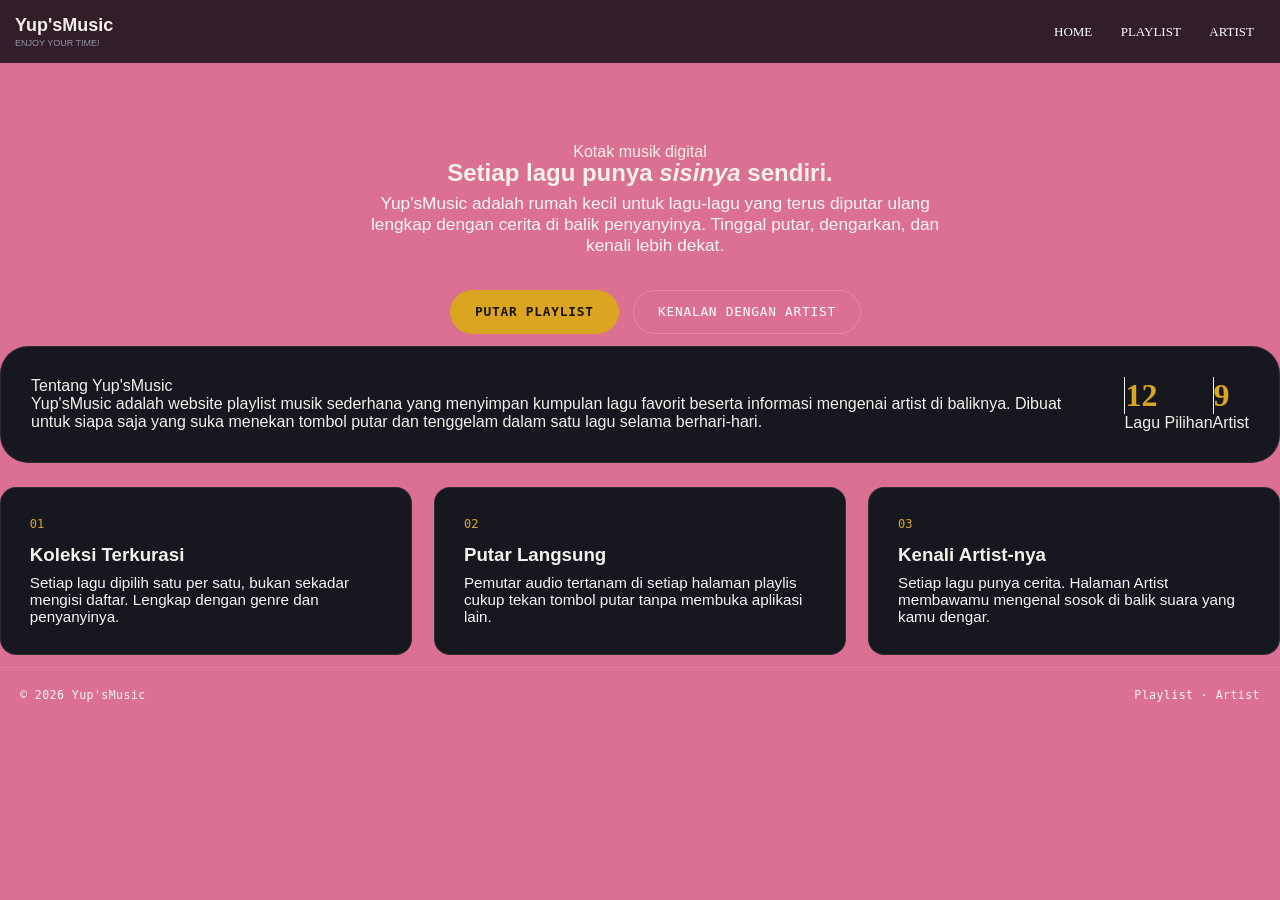
==== index.html @ ae6ce65c "commit pertama" ====
<!doctype html>
<html lang="id">
  <head>
    <meta charset="UTF-8" />
    <meta name="viewport" content="width=device-width, initial-scale=1.0" />
    <title>Yup'sMusic __ Kotak Musik Favoritmu</title>
    <link rel="stylesheet" href="css/style.css" />
  </head>

  <body>
    <header class="site-header">
      <div class="header-inner">
        <a class="logo" href="index.html">
          <span>
            Yup'sMusic
            <small>enjoy your time!</small>
          </span>
        </a>

        <nav class="site-nav">
          <ul>
            <li><a href="index.html">Home</a></li>
            <li><a href="playlist.html">Playlist</a></li>
            <li><a href="artist.html">Artist</a></li>
          </ul>
        </nav>
      </div>
    </header>

    <main>
      <section class="step">
        <div class="step-grid">
          <div>
            <span>Kotak musik digital</span>
            <h2>Setiap lagu punya <em>sisinya</em> sendiri.</h2>
            <p class="step-lede">
              Yup'sMusic adalah rumah kecil untuk lagu-lagu yang terus
              diputar ulang lengkap dengan cerita di balik penyanyinya.
              Tinggal putar, dengarkan, dan kenali lebih dekat.
            </p>

            <div class="step-actions">
              <a class="btn btn-playlist" href="playlist.html">Putar Playlist</a>
              <a class="btn btn-artist" href="artist.html">Kenalan dengan Artist</a>
            </div>
          </div>
        </div>
      </section>

      <section class="section">
        <div class="container">
          <div class="about">
            <div>
              <span>Tentang Yup'sMusic</span>
              <p>
                Yup'sMusic adalah website playlist musik sederhana yang
                menyimpan kumpulan lagu favorit beserta informasi mengenai
                artist di baliknya. Dibuat untuk siapa saja yang suka
                menekan tombol putar dan tenggelam dalam satu lagu selama
                berhari-hari.
              </p>
            </div>
            <div class="about-box">
              <div class="about-item">
                <strong>12</strong>
                <span>Lagu Pilihan</span>
              </div>
              <div class="about-item">
                <strong>9</strong>
                <span>Artist</span>
              </div>
            </div>
          </div>
        </div>
      </section>

      <section class="section">
          <div class="box-grid">
            <div class="box-card">
              <span class="number">01</span>
              <h3>Koleksi Terkurasi</h3>
              <p>
                Setiap lagu dipilih satu per satu, bukan sekadar mengisi
                daftar. Lengkap dengan genre dan penyanyinya.
              </p>
            </div>

            <div class="box-card">
              <span class="number">02</span>
              <h3>Putar Langsung</h3>
              <p>
                Pemutar audio tertanam di setiap halaman playlis cukup
                tekan tombol putar tanpa membuka aplikasi lain.
              </p>
            </div>

            <div class="box-card">
              <span class="number">03</span>
              <h3>Kenali Artist-nya</h3>
              <p>
                Setiap lagu punya cerita. Halaman Artist membawamu mengenal
                sosok di balik suara yang kamu dengar.
              </p>
            </div>
        </div>
      </section>
    </main>

    <footer class="site-footer">
      <div class="footer-inner">
        <span>&copy; 2026 Yup'sMusic</span>
        <span><a href="playlist.html">Playlist</a> · <a href="artist.html">Artist</a></span>
      </div>
    </footer>
  </body>
</html>
---- css/style.css ----
* {
  box-sizing: border-box;
  margin: 0;
  padding: 0;
}

body {
  font-family: Arial, sans-serif;
  background-color: palevioletred;
  color: #f3f1ea;
  display: flex;
  flex-direction: column;
}

a {
  color: inherit;
  text-decoration: none;
}

ul {
  list-style: none;
}

.container {
  width: 100%;
  margin-inline: auto;
}

.site-header {
  position: sticky;
  top: 0;
  backdrop-filter: blur(10px);
  background: rgba(12, 13, 18, 0.82);
}

.header-inner {
  width: 100%;
  margin-inline: auto;
  display: flex;
  align-items: center;
  justify-content: space-between;
  padding: 15px;
  flex-wrap: wrap;
}

.logo {
  display: flex;
  align-items: center;
  font-size: large;
  font-weight: 600;
}

.logo small {
  display: block;
  font-size: xx-small;
  font-weight: 400;
  color: #9496a8;
  text-transform: uppercase;
  margin-top: 2px;
}

nav.site-nav ul {
  display: flex;
  gap: 0.4rem;
  font-family: cursive;
  font-size: small;
  text-transform: uppercase;
}

nav.site-nav a {
  display: inline-block;
  padding: 5px 10px;
  border-radius: 999px;
  color: white;
  border: 1px solid transparent;
}

nav.site-nav a:hover {
  color: white;
  border-color: rgba(243, 241, 234, 0.2);
  background: rgb(243, 100, 123);
}

main {
  flex: 1;
}

.section {
  padding: 12px 0;
}

h1 {
  font-family: sans-serif;
  line-height: 1;
  font-weight: 600;
  text-align: center;
}

h2,
h3 {
  font-family: sans-serif;
  line-height: 1;
  font-weight: 600;
}

h2 {
  font-size: x-large;
  margin-bottom: 8px;
}

.sesi-awal {
  padding-top: 10px;
  color: white;
  font-size: small;
  margin-bottom: 50px;
  text-align: center;
}

.step {
  padding-top: 80px;
  text-align: center;
}

.step-grid {
  width: 100%;
  margin-inline: auto;
  display: grid;
  gap: 3.5rem;
  align-items: center;
}

.step-lede {
  color: whitesmoke;
  font-size: 1.08rem;
  text-align: center;
  max-width: 100ch;
  margin-bottom: 2.1rem;
  padding-left: 350px;
}

.step-actions {
  display: flex;
  gap: 0.9rem;
  flex-wrap: wrap;
  margin-left: 450px;
}

.btn {
  font-family: monospace;
  font-size: 0.8rem;
  letter-spacing: 0.06em;
  text-transform: uppercase;
  padding: 0.85rem 1.5rem;
  border-radius: 999px;
  border: 1px solid rgba(243, 241, 234, 0.2);
  display: inline-flex;
  align-items: center;
  gap: 0.5rem;
}

.btn:hover {
  transform: translateY(-2px);
}

.btn-playlist {
  background: goldenrod;
  color: #1a1305;
  border-color: goldenrod;
  font-weight: 700;
}

.btn-playlist:hover {
  background: #f2c565;
}

.btn-artist {
  color: white;
  background: transparent;
}

.btn-artist:hover {
  border-color: beige;
  color: beige;
}

.about {
  background: #16171f;
  border: 1px solid rgba(243, 241, 234, 0.1);
  border-radius: 28px;
  padding: 30px;
  display: grid;
  grid-template-columns: 1fr auto;
  gap: 2rem;
  align-items: center;
}

.about-item strong {
  display: block;
  font-family: "Fraunces", serif;
  font-size: xx-large;
  color: goldenrod;
  border-left: 1px solid whitesmoke;
}

.about-box {
  display: flex;
}

.site-footer {
  border-top: 1px solid rgba(243, 241, 234, 0.1);
  padding: 20px 20px 25px 20px;
}

.footer-inner {
  width: 100%;
  margin-inline: auto;
  display: flex;
  justify-content: space-between;
  align-items: center;
  flex-wrap: wrap;
  gap: 1rem;
  color: whitesmoke;
  font-family: monospace;
  font-size: 0.72rem;
  letter-spacing: 0.04em;
}

.footer-inner a:hover {
  color: blanchedalmond;
}

.box-grid {
  display: grid;
  grid-template-columns: repeat(3, 1fr);
  gap: 1.4rem;
}

.box-card {
  background: #16171f;
  border: 1px solid rgba(243, 241, 234, 0.1);
  border-radius: 16px;
  padding: 1.8rem;
}

.box-card:hover {
  border-color: rgba(243, 241, 234, 0.2);
  transform: translateY(-3px);
}

.box-card p {
  padding-top: 10px;
  color: whitesmoke;
  font-size: 0.95rem;
}

.number {
  font-family: monospace;
  font-size: 0.75rem;
  color: goldenrod;
  display: block;
  margin-bottom: 15px;
}

------------- playlist ------------------ .track-info {
  display: flex;
  gap: 0.5rem;
  align-items: center;
  color: whitesmoke;
  font-size: large;
  margin-bottom: 0.6rem;
  flex-wrap: wrap;
}

.tag-gold {
  color: goldenrod;
  border-color: #7a5f2c;
}

.track-kutipan {
  padding-top: 6px;
  color: whitesmoke;
  font-size: 0.9rem;
  font-style: italic;
  margin-bottom: 0.9rem;
}

audio {
  width: 90%;
  height: 38px;
}

.playlist-list {
  display: flex;
  flex-direction: column;
  gap: 1.6rem;
}

.playlist-item {
  background: #16171f;
  border: 1px solid rgba(243, 241, 234, 0.1);
  border-radius: 28px;
  padding: 1.8rem;
  display: grid;
  grid-template-columns: 150px 1fr;
  gap: 1.8rem;
  align-items: center;
}

.playlist-cover {
  width: 100%;
  height: 100%;
  object-fit: cover;
  border-radius: 16px;
  border: 1px solid rgba(243, 241, 234, 0.2);
}

---------------- artist --------------- .playlist-artist {
  color: whitesmoke;
  font-size: medium;
  margin-bottom: 12px;
}

.artist-block {
  display: grid;
  grid-template-columns: 300px 1fr;
  gap: 2.6rem;
  align-items: center;
  padding: 35px;
}

.artist-img {
  width: 100%;
  aspect-ratio: 1;
  object-fit: cover;
  border-radius: 28px;
  border: 1px solid rgba(243, 241, 234, 0.2);
}

.artist-block h2 {
  font-size: xx-large;
}

.artist-info {
  display: flex;
  flex-wrap: wrap;
  gap: 0.6rem;
  margin-top: 1.1rem;
}

.info {
  font-family: monospace;
  font-size: 0.72rem;
  color: white;
  border: 1px solid rgba(243, 241, 234, 0.2);
  border-radius: 999px;
  padding: 10px;
  background: #16171f;
}

.artist-link {
  font-family: monospace;
  font-size: 100;
  text-transform: uppercase;
  color: rgb(236, 195, 92);
  border-bottom: 1px solid #ca9c46;
}

.artist-link:hover {
  border-color: rgb(151, 14, 14);
  color: rgb(151, 14, 14);
}
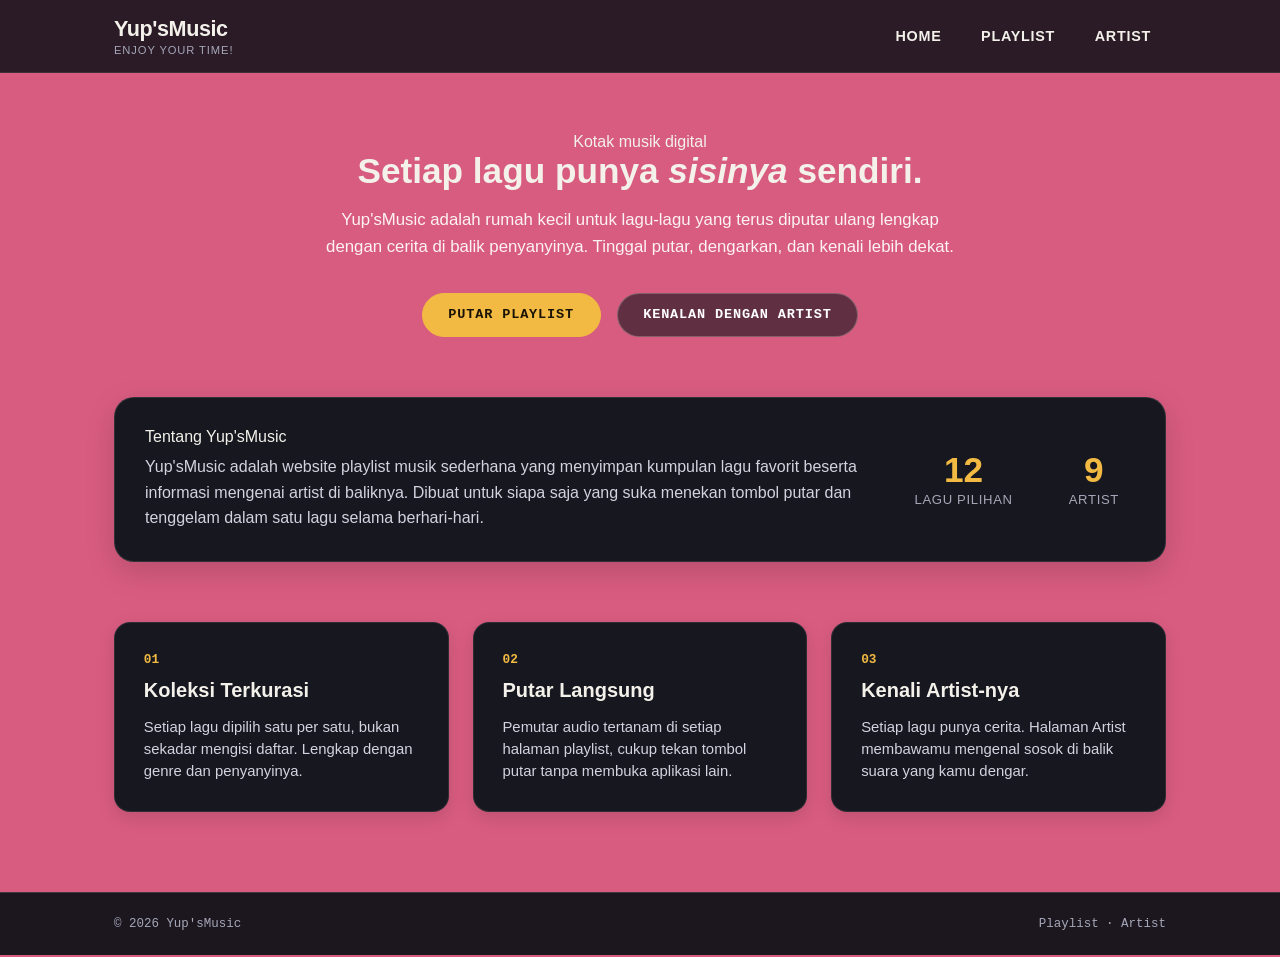
==== commit f9f432ee: "commit ketiga" ====
--- a/index.html
+++ b/index.html
@@ -74,7 +74,8 @@
         </div>
       </section>
 
-      <section class="section">
+<section class="section">
+        <div class="container">
           <div class="box-grid">
             <div class="box-card">
               <span class="number">01</span>
@@ -89,7 +90,7 @@
               <span class="number">02</span>
               <h3>Putar Langsung</h3>
               <p>
-                Pemutar audio tertanam di setiap halaman playlis cukup
+                Pemutar audio tertanam di setiap halaman playlist, cukup
                 tekan tombol putar tanpa membuka aplikasi lain.
               </p>
             </div>
@@ -102,10 +103,11 @@
                 sosok di balik suara yang kamu dengar.
               </p>
             </div>
+          </div>
         </div>
       </section>
     </main>
-
+    
     <footer class="site-footer">
       <div class="footer-inner">
         <span>&copy; 2026 Yup'sMusic</span>
--- a/css/style.css
+++ b/css/style.css
@@ -5,11 +5,12 @@
 }
 
 body {
-  font-family: Arial, sans-serif;
-  background-color: palevioletred;
+  font-family: 'Segoe UI', Arial, sans-serif;
+  background-color: #d85c80; /* Warna pinkish-berry yang lebih elegan & kontras */
   color: #f3f1ea;
   display: flex;
   flex-direction: column;
+  min-height: 100vh;
 }
 
 a {
@@ -21,141 +22,174 @@
   list-style: none;
 }
 
+/* ============================================================
+   CONTAINER UTAMA (Agar tidak ngepas ke pinggir layar)
+   ============================================================ */
 .container {
   width: 100%;
+  max-width: 1100px;
   margin-inline: auto;
-}
-
+  padding-inline: 24px;
+}
+
+/* Header & Navigasi */
 .site-header {
   position: sticky;
   top: 0;
-  backdrop-filter: blur(10px);
-  background: rgba(12, 13, 18, 0.82);
+  z-index: 100;
+  backdrop-filter: blur(12px);
+  -webkit-backdrop-filter: blur(12px);
+  background: rgba(18, 19, 26, 0.88);
+  border-bottom: 1px solid rgba(243, 241, 234, 0.1);
 }
 
 .header-inner {
   width: 100%;
+  max-width: 1100px;
   margin-inline: auto;
   display: flex;
   align-items: center;
   justify-content: space-between;
-  padding: 15px;
+  padding: 16px 24px;
   flex-wrap: wrap;
+  gap: 1rem;
 }
 
 .logo {
   display: flex;
   align-items: center;
-  font-size: large;
-  font-weight: 600;
+  font-size: 1.35rem;
+  font-weight: 700;
+  letter-spacing: -0.02em;
 }
 
 .logo small {
   display: block;
-  font-size: xx-small;
+  font-size: 0.7rem;
   font-weight: 400;
-  color: #9496a8;
-  text-transform: uppercase;
+  color: #a5a7b8;
+  text-transform: uppercase;
+  letter-spacing: 0.08em;
   margin-top: 2px;
 }
 
 nav.site-nav ul {
   display: flex;
-  gap: 0.4rem;
-  font-family: cursive;
-  font-size: small;
-  text-transform: uppercase;
+  gap: 0.6rem;
+  font-size: 0.9rem;
+  font-weight: 600;
+  text-transform: uppercase;
+  letter-spacing: 0.05em;
 }
 
 nav.site-nav a {
   display: inline-block;
-  padding: 5px 10px;
-  border-radius: 999px;
-  color: white;
+  padding: 6px 14px;
+  border-radius: 999px;
+  color: #f3f1ea;
   border: 1px solid transparent;
+  transition: all 0.25s ease;
 }
 
 nav.site-nav a:hover {
-  color: white;
-  border-color: rgba(243, 241, 234, 0.2);
-  background: rgb(243, 100, 123);
+  border-color: rgba(243, 241, 234, 0.3);
+  background: rgba(243, 100, 123, 0.35);
 }
 
 main {
   flex: 1;
+  padding-bottom: 50px;
 }
 
 .section {
-  padding: 12px 0;
-}
-
+  padding: 30px 0;
+}
+
+/* Tipografi Header */
 h1 {
-  font-family: sans-serif;
-  line-height: 1;
+  font-size: 2.3rem;
+  line-height: 1.2;
+  font-weight: 700;
+  text-align: center;
+  margin-top: 10px;
+}
+
+h2 {
+  font-size: 1.6rem;
+  margin-bottom: 10px;
+  font-weight: 700;
+}
+
+h3 {
+  font-size: 1.25rem;
+  margin-bottom: 6px;
   font-weight: 600;
-  text-align: center;
-}
-
-h2,
-h3 {
-  font-family: sans-serif;
-  line-height: 1;
-  font-weight: 600;
-}
-
-h2 {
-  font-size: x-large;
-  margin-bottom: 8px;
 }
 
 .sesi-awal {
   padding-top: 10px;
-  color: white;
-  font-size: small;
-  margin-bottom: 50px;
+  color: #fdf2f4;
+  font-size: 0.98rem;
+  margin-bottom: 35px;
   text-align: center;
-}
-
+  max-width: 650px;
+  margin-inline: auto;
+}
+
+/* Hero / Step Section */
 .step {
-  padding-top: 80px;
+  padding: 60px 0 30px;
   text-align: center;
 }
 
-.step-grid {
-  width: 100%;
+.step-badge {
+  display: inline-block;
+  font-family: monospace;
+  font-size: 0.8rem;
+  text-transform: uppercase;
+  background: rgba(18, 19, 26, 0.4);
+  padding: 4px 12px;
+  border-radius: 999px;
+  margin-bottom: 12px;
+  letter-spacing: 0.08em;
+}
+
+.step h2 {
+  font-size: 2.2rem;
+  max-width: 700px;
   margin-inline: auto;
-  display: grid;
-  gap: 3.5rem;
-  align-items: center;
 }
 
 .step-lede {
-  color: whitesmoke;
-  font-size: 1.08rem;
+  color: #fdf2f4;
+  font-size: 1.05rem;
   text-align: center;
-  max-width: 100ch;
-  margin-bottom: 2.1rem;
-  padding-left: 350px;
+  max-width: 650px;
+  margin: 1rem auto 2rem;
+  line-height: 1.6;
 }
 
 .step-actions {
   display: flex;
-  gap: 0.9rem;
+  gap: 1rem;
   flex-wrap: wrap;
-  margin-left: 450px;
+  justify-content: center;
+  align-items: center;
 }
 
 .btn {
   font-family: monospace;
-  font-size: 0.8rem;
+  font-size: 0.85rem;
   letter-spacing: 0.06em;
   text-transform: uppercase;
-  padding: 0.85rem 1.5rem;
-  border-radius: 999px;
-  border: 1px solid rgba(243, 241, 234, 0.2);
+  padding: 0.85rem 1.6rem;
+  border-radius: 999px;
+  border: 1px solid rgba(243, 241, 234, 0.25);
   display: inline-flex;
   align-items: center;
   gap: 0.5rem;
+  font-weight: 600;
+  transition: all 0.25s ease;
 }
 
 .btn:hover {
@@ -163,76 +197,73 @@
 }
 
 .btn-playlist {
-  background: goldenrod;
+  background: #f2ba42;
   color: #1a1305;
-  border-color: goldenrod;
+  border-color: #f2ba42;
   font-weight: 700;
 }
 
 .btn-playlist:hover {
-  background: #f2c565;
+  background: #ffd375;
 }
 
 .btn-artist {
   color: white;
-  background: transparent;
+  background: rgba(18, 19, 26, 0.6);
 }
 
 .btn-artist:hover {
-  border-color: beige;
-  color: beige;
-}
-
+  border-color: white;
+  background: rgba(18, 19, 26, 0.85);
+}
+
+/* Kotak Tentang Kami (About Box) */
 .about {
   background: #16171f;
-  border: 1px solid rgba(243, 241, 234, 0.1);
-  border-radius: 28px;
+  border: 1px solid rgba(243, 241, 234, 0.12);
+  border-radius: 20px;
   padding: 30px;
   display: grid;
   grid-template-columns: 1fr auto;
   gap: 2rem;
   align-items: center;
+  box-shadow: 0 10px 30px rgba(0, 0, 0, 0.15);
+}
+
+.about p {
+  margin-top: 8px;
+  line-height: 1.6;
+  color: #d1d3df;
+}
+
+.about-box {
+  display: flex;
+  gap: 1.5rem;
+}
+
+.about-item {
+  text-align: center;
+  padding: 0 1rem;
 }
 
 .about-item strong {
   display: block;
-  font-family: "Fraunces", serif;
-  font-size: xx-large;
-  color: goldenrod;
-  border-left: 1px solid whitesmoke;
-}
-
-.about-box {
-  display: flex;
-}
-
-.site-footer {
-  border-top: 1px solid rgba(243, 241, 234, 0.1);
-  padding: 20px 20px 25px 20px;
-}
-
-.footer-inner {
-  width: 100%;
-  margin-inline: auto;
-  display: flex;
-  justify-content: space-between;
-  align-items: center;
-  flex-wrap: wrap;
-  gap: 1rem;
-  color: whitesmoke;
-  font-family: monospace;
-  font-size: 0.72rem;
-  letter-spacing: 0.04em;
-}
-
-.footer-inner a:hover {
-  color: blanchedalmond;
-}
-
+  font-size: 2.2rem;
+  color: #f2ba42;
+}
+
+.about-item span {
+  font-size: 0.82rem;
+  color: #a5a7b8;
+  text-transform: uppercase;
+  letter-spacing: 0.05em;
+}
+
+/* Grid Card 3 Kolom */
 .box-grid {
   display: grid;
-  grid-template-columns: repeat(3, 1fr);
-  gap: 1.4rem;
+  grid-template-columns: repeat(auto-fit, minmax(280px, 1fr));
+  gap: 1.5rem;
 }
 
 .box-card {
@@ -240,132 +271,228 @@
   border: 1px solid rgba(243, 241, 234, 0.1);
   border-radius: 16px;
   padding: 1.8rem;
+  transition: transform 0.25s ease, border-color 0.25s ease;
+  box-shadow: 0 6px 18px rgba(0, 0, 0, 0.12);
 }
 
 .box-card:hover {
-  border-color: rgba(243, 241, 234, 0.2);
-  transform: translateY(-3px);
+  border-color: rgba(243, 241, 234, 0.25);
+  transform: translateY(-4px);
 }
 
 .box-card p {
-  padding-top: 10px;
-  color: whitesmoke;
-  font-size: 0.95rem;
+  padding-top: 8px;
+  color: #d1d3df;
+  font-size: 0.93rem;
+  line-height: 1.5;
 }
 
 .number {
   font-family: monospace;
-  font-size: 0.75rem;
-  color: goldenrod;
+  font-size: 0.8rem;
+  color: #f2ba42;
   display: block;
-  margin-bottom: 15px;
-}
-
-------------- playlist ------------------ .track-info {
-  display: flex;
-  gap: 0.5rem;
-  align-items: center;
-  color: whitesmoke;
-  font-size: large;
-  margin-bottom: 0.6rem;
-  flex-wrap: wrap;
-}
-
-.tag-gold {
-  color: goldenrod;
-  border-color: #7a5f2c;
-}
-
-.track-kutipan {
-  padding-top: 6px;
-  color: whitesmoke;
-  font-size: 0.9rem;
-  font-style: italic;
-  margin-bottom: 0.9rem;
-}
-
-audio {
-  width: 90%;
-  height: 38px;
-}
-
+  margin-bottom: 12px;
+  font-weight: 700;
+}
+
+/* ============================================================
+   HALAMAN PLAYLIST
+   ============================================================ */
 .playlist-list {
   display: flex;
   flex-direction: column;
-  gap: 1.6rem;
+  gap: 1.4rem;
 }
 
 .playlist-item {
   background: #16171f;
   border: 1px solid rgba(243, 241, 234, 0.1);
-  border-radius: 28px;
-  padding: 1.8rem;
+  border-radius: 20px;
+  padding: 1.6rem;
   display: grid;
-  grid-template-columns: 150px 1fr;
+  grid-template-columns: 140px 1fr;
   gap: 1.8rem;
   align-items: center;
+  box-shadow: 0 8px 24px rgba(0, 0, 0, 0.15);
 }
 
 .playlist-cover {
+  width: 140px;
+  height: 140px;
+  object-fit: cover;
+  border-radius: 14px;
+  border: 1px solid rgba(243, 241, 234, 0.15);
+}
+
+.track-info {
+  display: flex;
+  gap: 0.6rem;
+  align-items: center;
+  color: #d1d3df;
+  font-size: 0.85rem;
+  margin: 6px 0 10px;
+  flex-wrap: wrap;
+}
+
+.tagd {
+  background: rgba(242, 186, 66, 0.15);
+  color: #f2ba42;
+  border: 1px solid rgba(242, 186, 66, 0.35);
+  border-radius: 999px;
+  padding: 2px 10px;
+  font-size: 0.78rem;
+  font-weight: 600;
+}
+
+.track-kutipan {
+  color: #e5e7ef;
+  font-size: 0.9rem;
+  font-style: italic;
+  line-height: 1.5;
+  margin-bottom: 1rem;
+}
+
+audio {
   width: 100%;
-  height: 100%;
-  object-fit: cover;
-  border-radius: 16px;
-  border: 1px solid rgba(243, 241, 234, 0.2);
-}
-
----------------- artist --------------- .playlist-artist {
-  color: whitesmoke;
-  font-size: medium;
-  margin-bottom: 12px;
+  height: 38px;
+  border-radius: 999px;
+}
+
+/* ============================================================
+   HALAMAN ARTIST
+   ============================================================ */
+.artist-list {
+  display: flex;
+  flex-direction: column;
+  gap: 2rem;
 }
 
 .artist-block {
+  background: #16171f;
+  border: 1px solid rgba(243, 241, 234, 0.1);
+  border-radius: 22px;
   display: grid;
-  grid-template-columns: 300px 1fr;
-  gap: 2.6rem;
-  align-items: center;
-  padding: 35px;
+  grid-template-columns: 240px 1fr;
+  gap: 2.2rem;
+  align-items: center;
+  padding: 28px;
+  box-shadow: 0 8px 24px rgba(0, 0, 0, 0.15);
 }
 
 .artist-img {
   width: 100%;
   aspect-ratio: 1;
   object-fit: cover;
-  border-radius: 28px;
-  border: 1px solid rgba(243, 241, 234, 0.2);
+  border-radius: 18px;
+  border: 1px solid rgba(243, 241, 234, 0.15);
 }
 
 .artist-block h2 {
-  font-size: xx-large;
+  font-size: 1.8rem;
+}
+
+.artist-subtitle {
+  color: #f2ba42;
+  font-size: 0.95rem;
+  margin-bottom: 12px;
+}
+
+.artist-desc p {
+  color: #d1d3df;
+  line-height: 1.6;
+  font-size: 0.92rem;
+  margin-bottom: 8px;
 }
 
 .artist-info {
   display: flex;
   flex-wrap: wrap;
   gap: 0.6rem;
-  margin-top: 1.1rem;
+  margin: 1.2rem 0;
 }
 
 .info {
   font-family: monospace;
-  font-size: 0.72rem;
-  color: white;
+  font-size: 0.78rem;
+  color: #f3f1ea;
   border: 1px solid rgba(243, 241, 234, 0.2);
   border-radius: 999px;
-  padding: 10px;
-  background: #16171f;
+  padding: 5px 12px;
+  background: rgba(255, 255, 255, 0.05);
 }
 
 .artist-link {
-  font-family: monospace;
-  font-size: 100;
-  text-transform: uppercase;
-  color: rgb(236, 195, 92);
-  border-bottom: 1px solid #ca9c46;
+  display: inline-block;
+  font-family: monospace;
+  font-size: 0.88rem;
+  font-weight: 700;
+  text-transform: uppercase;
+  color: #f2ba42;
+  border-bottom: 1.5px solid #f2ba42;
+  padding-bottom: 2px;
+  transition: all 0.2s ease;
 }
 
 .artist-link:hover {
-  border-color: rgb(151, 14, 14);
-  color: rgb(151, 14, 14);
-}
+  color: #ffffff;
+  border-color: #ffffff;
+}
+
+/* Footer */
+.site-footer {
+  border-top: 1px solid rgba(243, 241, 234, 0.15);
+  background: rgba(18, 19, 26, 0.95);
+  padding: 24px 0;
+}
+
+.footer-inner {
+  width: 100%;
+  max-width: 1100px;
+  margin-inline: auto;
+  padding-inline: 24px;
+  display: flex;
+  justify-content: space-between;
+  align-items: center;
+  flex-wrap: wrap;
+  gap: 1rem;
+  color: #a5a7b8;
+  font-family: monospace;
+  font-size: 0.78rem;
+}
+
+.footer-inner a:hover {
+  color: #f2ba42;
+}
+
+/* Responsif untuk Layar Tablet & HP */
+@media (max-width: 768px) {
+  .artist-block {
+    grid-template-columns: 1fr;
+    text-align: center;
+  }
+  .artist-img {
+    max-width: 220px;
+    margin: 0 auto;
+  }
+  .artist-info {
+    justify-content: center;
+  }
+  .playlist-item {
+    grid-template-columns: 1fr;
+    text-align: center;
+  }
+  .playlist-cover {
+    margin: 0 auto;
+  }
+  .track-info {
+    justify-content: center;
+  }
+  .about {
+    grid-template-columns: 1fr;
+    text-align: center;
+  }
+  .about-box {
+    justify-content: center;
+  }
+}
